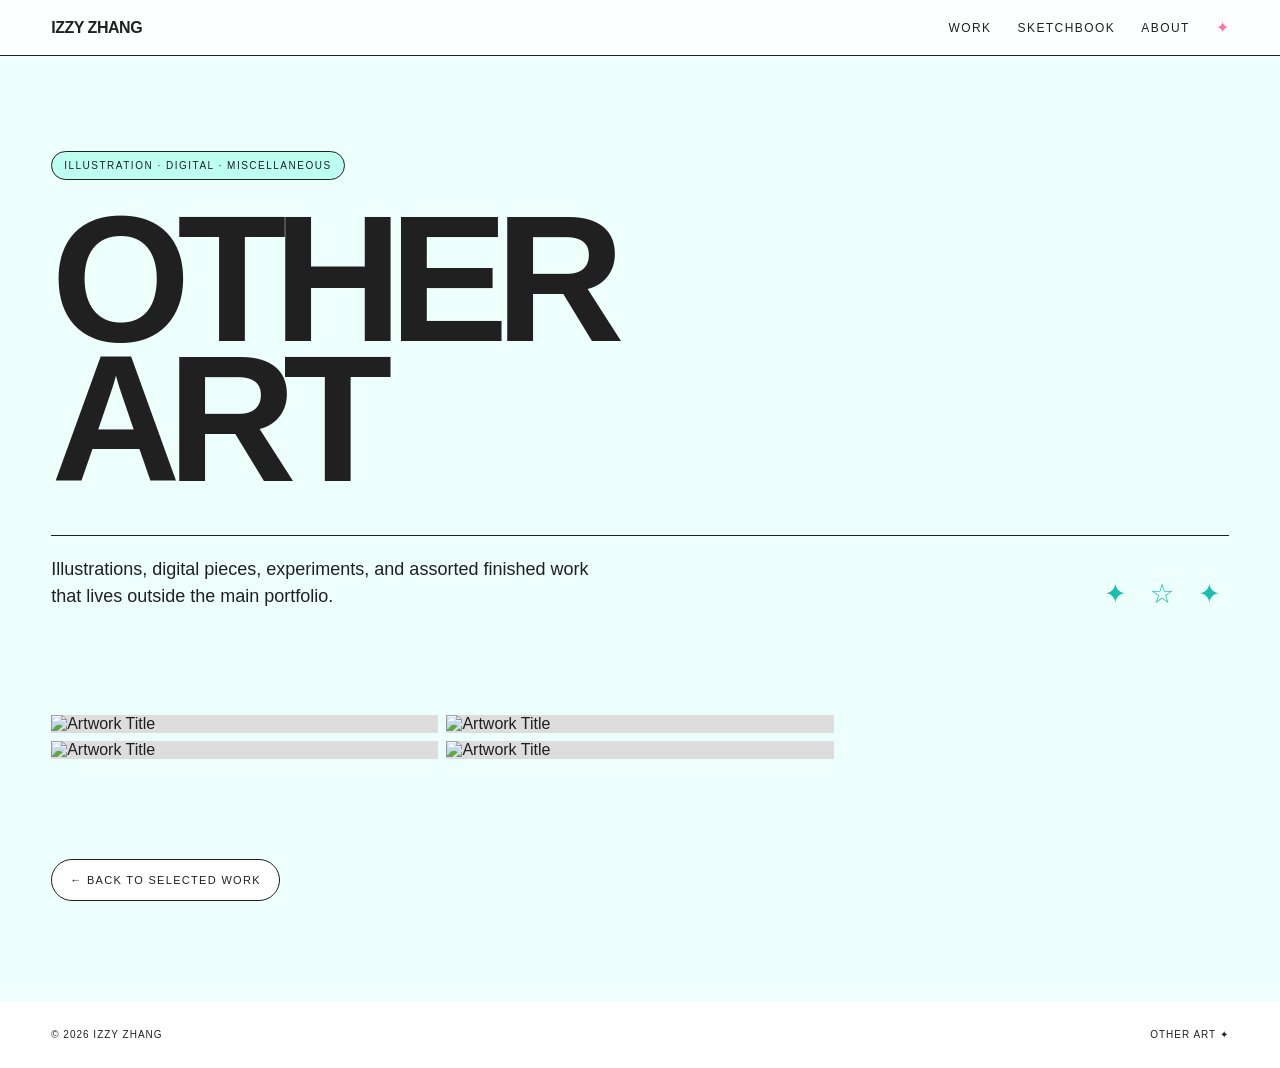
==== other-art.html @ bcbbf745 "Create other-art.html" ====
<!DOCTYPE html>
<html lang="en">

<head>

  <meta charset="UTF-8">
  <meta name="viewport" content="width=device-width, initial-scale=1.0">

  <title>Other Art — Izzy Zhang</title>

  <style>

    * {
      box-sizing: border-box;
    }

    html {
      scroll-behavior: smooth;
    }

    body {
      margin: 0;

      font-family:
        Arial,
        Helvetica,
        sans-serif;

      background: #edfffb;

      color: #202020;
    }

    a {
      color: inherit;
      text-decoration: none;
    }

    img {
      display: block;
    }


    /* NAV */

    header {
      position: sticky;
      top: 0;
      z-index: 50;

      display: flex;
      justify-content: space-between;
      align-items: center;

      padding: 18px 4vw;

      background:
        rgba(255,255,255,0.92);

      backdrop-filter:
        blur(10px);

      border-bottom:
        1px solid #202020;
    }

    .logo {
      font-weight: 700;
      letter-spacing: -0.03em;
    }

    nav {
      display: flex;
      gap: 26px;
      align-items: center;
    }

    nav a {
      font-size: 12px;
      letter-spacing: 0.12em;
    }

    nav a:hover {
      color: #ff71aa;
    }

    .nav-star {
      color: #ff71aa;
    }


    /* INTRO */

    .page-intro {
      padding:
        95px 4vw 75px;
    }

    .tiny-label {
      display: inline-block;

      margin-bottom: 30px;

      padding: 8px 12px;

      background: #bdfff1;

      border:
        1px solid #202020;

      border-radius: 999px;

      font-size: 10px;

      letter-spacing:
        0.15em;
    }

    .page-intro h1 {
      margin: 0;

      font-size:
        clamp(
          75px,
          14vw,
          190px
        );

      line-height: 0.78;

      letter-spacing:
        -0.075em;
    }

    .intro-bottom {
      display: flex;

      justify-content:
        space-between;

      align-items:
        end;

      gap: 40px;

      margin-top:
        45px;

      padding-top:
        20px;

      border-top:
        1px solid #202020;
    }

    .intro-bottom p {
      max-width:
        570px;

      margin: 0;

      font-size:
        18px;

      line-height:
        1.5;
    }

    .sparkles {
      font-size:
        27px;

      letter-spacing:
        8px;

      color:
        #18bfae;
    }


    /* GALLERY */

    .gallery-section {
      padding:
        30px 4vw 100px;
    }

    .gallery {
      column-count: 3;

      column-gap:
        8px;
    }

    .gallery-item {
      position:
        relative;

      break-inside:
        avoid;

      margin-bottom:
        8px;

      cursor:
        zoom-in;

      overflow:
        hidden;

      background:
        #ddd;
    }

    .gallery-item img {
      width:
        100%;

      height:
        auto;

      transition:
        transform 0.25s ease,
        filter 0.25s ease;
    }

    .gallery-item:hover img {
      transform:
        scale(1.015);

      filter:
        brightness(0.94);
    }

    .gallery-label {
      position:
        absolute;

      left:
        12px;

      bottom:
        12px;

      padding:
        7px 10px;

      background:
        rgba(255,255,255,0.92);

      font-size:
        10px;

      letter-spacing:
        0.08em;

      opacity:
        0;

      transform:
        translateY(5px);

      transition:
        0.2s ease;
    }

    .gallery-item:hover
    .gallery-label {
      opacity: 1;

      transform:
        translateY(0);
    }


    /* BACK */

    .back-section {
      padding:
        0 4vw 100px;
    }

    .back-link {
      display:
        inline-block;

      padding:
        14px 18px;

      background:
        white;

      border:
        1px solid #202020;

      border-radius:
        999px;

      font-size:
        11px;

      letter-spacing:
        0.12em;
    }

    .back-link:hover {
      background:
        #bdfff1;
    }


    /* FOOTER */

    footer {
      display:
        flex;

      justify-content:
        space-between;

      padding:
        28px 4vw;

      background:
        white;

      font-size:
        10px;

      letter-spacing:
        0.1em;
    }


    /* LIGHTBOX */

    .lightbox {
      position: fixed;
      inset: 0;

      z-index: 1000;

      display: none;

      align-items:
        center;

      justify-content:
        center;

      padding: 30px;

      background:
        rgba(15,15,15,0.94);
    }

    .lightbox.open {
      display: flex;
    }

    .lightbox-content {
      width:
        min(
          1200px,
          86vw
        );

      max-height:
        90vh;

      display: flex;

      flex-direction:
        column;

      align-items:
        center;
    }

    .lightbox img {
      max-width:
        100%;

      max-height:
        78vh;

      object-fit:
        contain;
    }

    .lightbox-caption {
      width:
        100%;

      margin-top:
        14px;

      display:
        flex;

      justify-content:
        space-between;

      color:
        white;

      font-size:
        12px;
    }

    .lightbox-info {
      opacity:
        0.65;
    }

    .lightbox-close,
    .lightbox-arrow {
      position:
        absolute;

      width:
        48px;

      height:
        48px;

      border:
        none;

      background:
        transparent;

      color:
        white;

      cursor:
        pointer;
    }

    .lightbox-close {
      top:
        20px;

      right:
        22px;

      font-size:
        30px;
    }

    .lightbox-arrow {
      top:
        50%;

      transform:
        translateY(-50%);

      font-size:
        40px;
    }

    .lightbox-prev {
      left:
        22px;
    }

    .lightbox-next {
      right:
        22px;
    }


    /* MOBILE */

    @media
    (max-width: 900px) {

      .gallery {
        column-count:
          2;
      }

    }

    @media
    (max-width: 600px) {

      nav {
        gap:
          12px;
      }

      nav a {
        font-size:
          10px;
      }

      .page-intro {
        padding:
          70px 20px 45px;
      }

      .intro-bottom {
        align-items:
          start;

        flex-direction:
          column;
      }

      .gallery-section {
        padding:
          20px 10px 70px;
      }

      .gallery {
        column-count:
          2;

        column-gap:
          5px;
      }

      .gallery-item {
        margin-bottom:
          5px;
      }

      .gallery-label {
        display:
          none;
      }

      footer {
        flex-direction:
          column;

        gap:
          8px;
      }

    }

  </style>

</head>


<body>


<header>

  <a
    href="index.html"
    class="logo"
  >
    IZZY ZHANG
  </a>


  <nav>

    <a href="index.html#work">
      WORK
    </a>

    <a href="sketchbook.html">
      SKETCHBOOK
    </a>

    <a href="index.html#about">
      ABOUT
    </a>

    <span class="nav-star">
      ✦
    </span>

  </nav>

</header>



<main>


  <!-- INTRO -->

  <section class="page-intro">

    <div class="tiny-label">
      ILLUSTRATION · DIGITAL · MISCELLANEOUS
    </div>


    <h1>
      OTHER<br>
      ART
    </h1>


    <div class="intro-bottom">

      <p>
        Illustrations, digital pieces, experiments,
        and assorted finished work that lives outside
        the main portfolio.
      </p>


      <div class="sparkles">
        ✦ ☆ ✦
      </div>

    </div>

  </section>



  <!-- GALLERY -->

  <section class="gallery-section">

    <div class="gallery">


      <!-- ART 1 -->

      <div
        class="gallery-item"
        data-title="Artwork Title"
        data-info="Digital Illustration · 2026"
      >

        <img
          src="images/other1.jpg"
          alt="Artwork Title"
        >

        <div class="gallery-label">
          ARTWORK TITLE
        </div>

      </div>



      <!-- ART 2 -->

      <div
        class="gallery-item"
        data-title="Artwork Title"
        data-info="Digital Illustration · 2025"
      >

        <img
          src="images/other2.jpg"
          alt="Artwork Title"
        >

        <div class="gallery-label">
          ARTWORK TITLE
        </div>

      </div>



      <!-- ART 3 -->

      <div
        class="gallery-item"
        data-title="Artwork Title"
        data-info="Illustration · 2025"
      >

        <img
          src="images/other3.jpg"
          alt="Artwork Title"
        >

        <div class="gallery-label">
          ARTWORK TITLE
        </div>

      </div>



      <!-- ART 4 -->

      <div
        class="gallery-item"
        data-title="Artwork Title"
        data-info="Digital Illustration · 2024"
      >

        <img
          src="images/other4.jpg"
          alt="Artwork Title"
        >

        <div class="gallery-label">
          ARTWORK TITLE
        </div>

      </div>


    </div>

  </section>



  <div class="back-section">

    <a
      href="index.html"
      class="back-link"
    >
      ← BACK TO SELECTED WORK
    </a>

  </div>


</main>



<footer>

  <span>
    © 2026 IZZY ZHANG
  </span>

  <span>
    OTHER ART ✦
  </span>

</footer>



<!-- LIGHTBOX -->

<div
  class="lightbox"
  id="lightbox"
>

  <button
    class="lightbox-close"
    id="lightboxClose"
  >
    ×
  </button>


  <button
    class="lightbox-arrow lightbox-prev"
    id="lightboxPrev"
  >
    ‹
  </button>


  <div class="lightbox-content">

    <img
      id="lightboxImage"
      src=""
      alt=""
    >

    <div class="lightbox-caption">

      <span
        id="lightboxTitle"
      ></span>

      <span
        class="lightbox-info"
        id="lightboxInfo"
      ></span>

    </div>

  </div>


  <button
    class="lightbox-arrow lightbox-next"
    id="lightboxNext"
  >
    ›
  </button>

</div>



<script>

  const items =
    Array.from(
      document.querySelectorAll(".gallery-item")
    );

  const lightbox =
    document.getElementById("lightbox");

  const lightboxImage =
    document.getElementById("lightboxImage");

  const lightboxTitle =
    document.getElementById("lightboxTitle");

  const lightboxInfo =
    document.getElementById("lightboxInfo");

  let currentIndex = 0;


  function showImage(index) {

    currentIndex =
      (index + items.length) % items.length;

    const item =
      items[currentIndex];

    const image =
      item.querySelector("img");

    lightboxImage.src =
      image.src;

    lightboxImage.alt =
      image.alt;

    lightboxTitle.textContent =
      item.dataset.title;

    lightboxInfo.textContent =
      item.dataset.info;

  }


  function openLightbox(index) {

    showImage(index);

    lightbox.classList.add("open");

    document.body.style.overflow =
      "hidden";

  }


  function closeLightbox() {

    lightbox.classList.remove("open");

    document.body.style.overflow =
      "";

  }


  items.forEach(
    function(item, index) {

      item.addEventListener(
        "click",
        function() {

          openLightbox(index);

        }
      );

    }
  );


  document
    .getElementById("lightboxPrev")
    .addEventListener(
      "click",
      function(event) {

        event.stopPropagation();

        showImage(
          currentIndex - 1
        );

      }
    );


  document
    .getElementById("lightboxNext")
    .addEventListener(
      "click",
      function(event) {

        event.stopPropagation();

        showImage(
          currentIndex + 1
        );

      }
    );


  document
    .getElementById("lightboxClose")
    .addEventListener(
      "click",
      closeLightbox
    );


  lightbox.addEventListener(
    "click",
    function(event) {

      if (
        event.target === lightbox
      ) {
        closeLightbox();
      }

    }
  );


  document.addEventListener(
    "keydown",
    function(event) {

      if (
        !lightbox.classList.contains("open")
      ) {
        return;
      }

      if (
        event.key === "ArrowRight"
      ) {
        showImage(
          currentIndex + 1
        );
      }

      if (
        event.key === "ArrowLeft"
      ) {
        showImage(
          currentIndex - 1
        );
      }

      if (
        event.key === "Escape"
      ) {
        closeLightbox();
      }

    }
  );

</script>


</body>
</html>
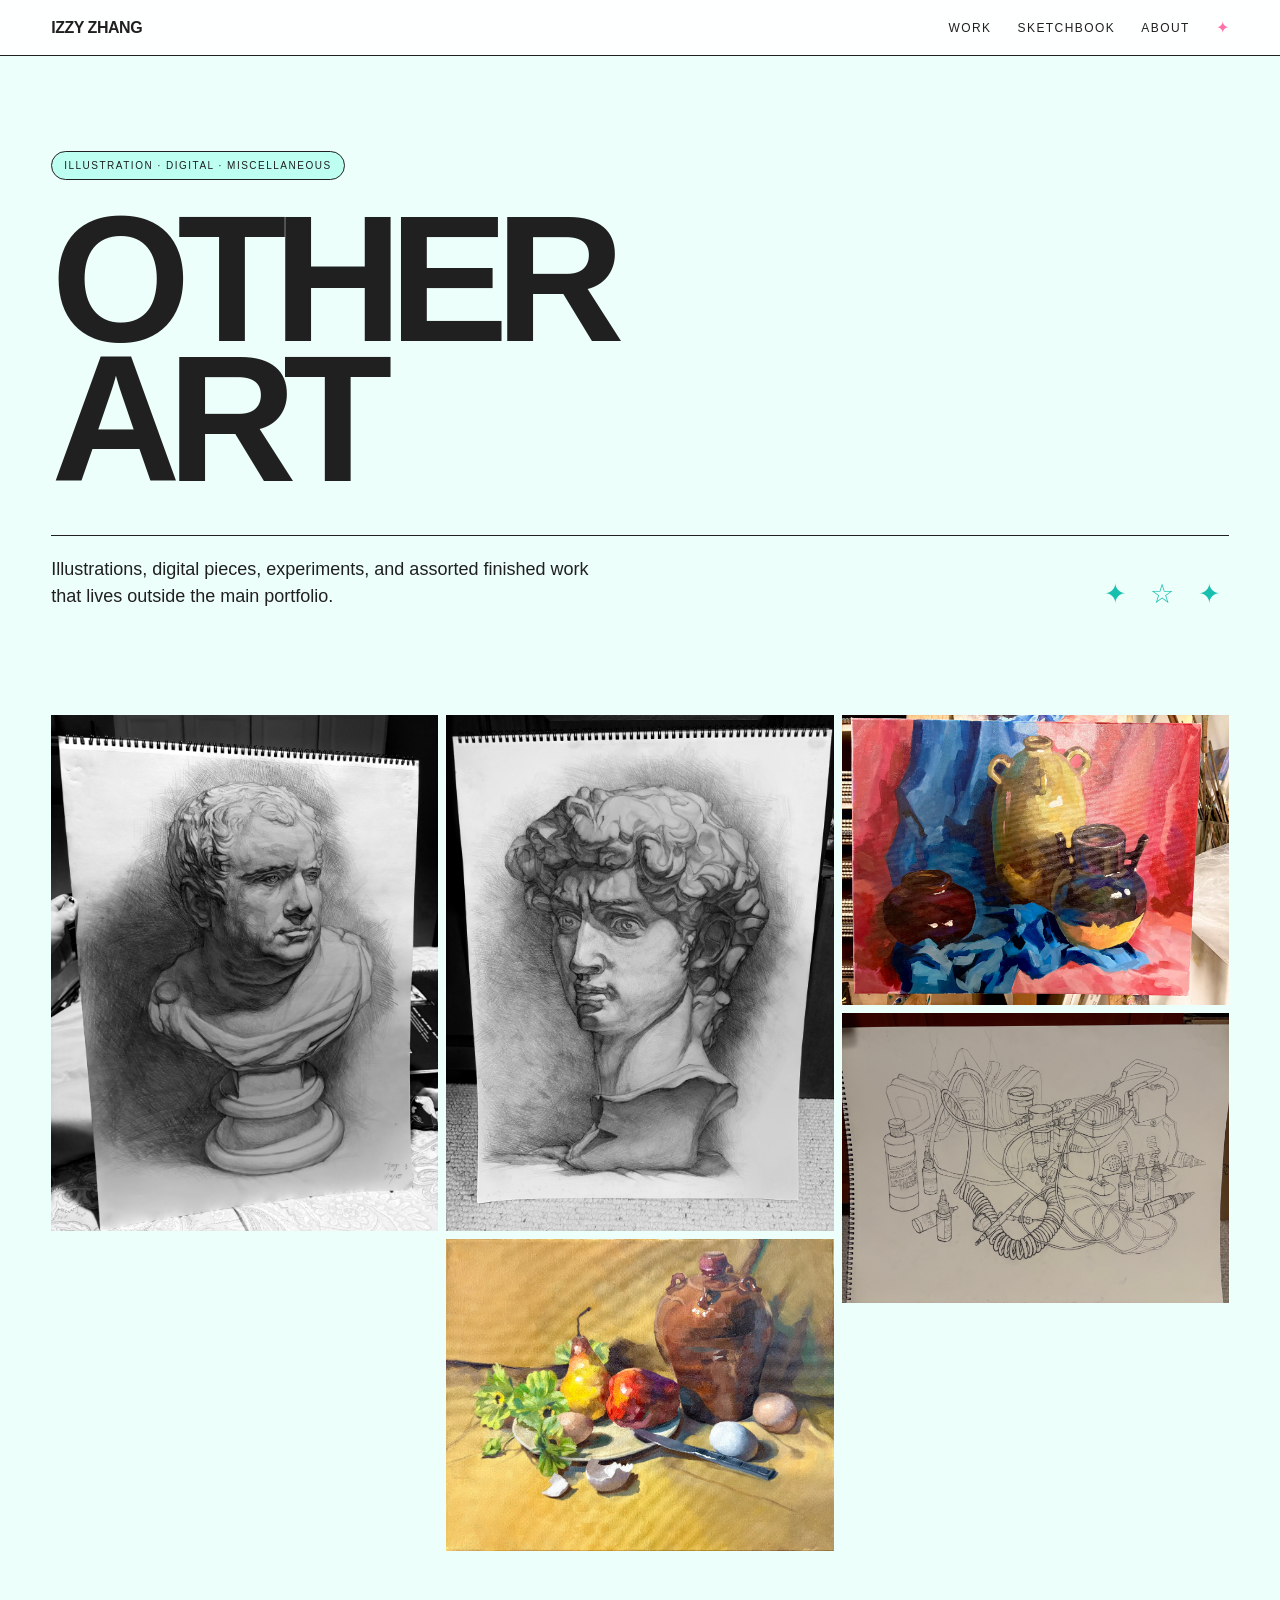
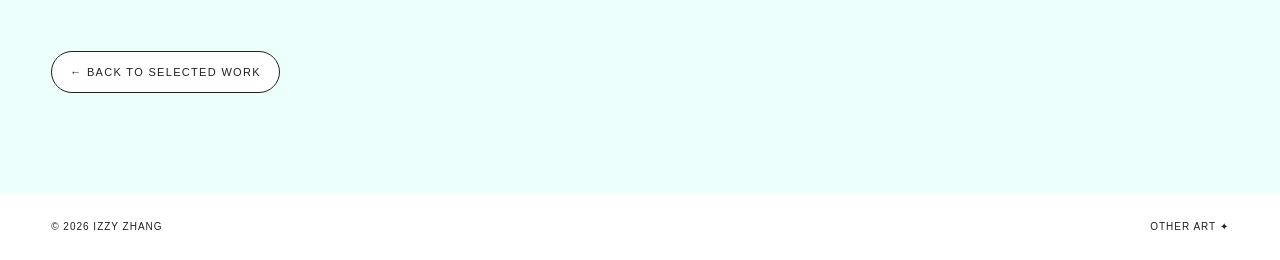
==== commit ac9d7afa: "Update other-art.html" ====
--- a/other-art.html
+++ b/other-art.html
@@ -631,84 +631,102 @@
 
       <div
         class="gallery-item"
-        data-title="Artwork Title"
-        data-info="Digital Illustration · 2026"
+        data-title="Sketch Study"
+        data-info="Sketch · 2025"
       >
 
         <img
-          src="images/other1.jpg"
+          src="images/FullSizeRender.jpeg"
+          alt="man"
+        >
+
+        <div class="gallery-label">
+          Sketch Study
+        </div>
+
+      </div>
+
+
+
+      <!-- ART 2 -->
+
+      <div
+        class="gallery-item"
+        data-title="David"
+        data-info="Sketch · 2025"
+      >
+
+        <img
+          src="images/david.jpeg"
+          alt="david"
+        >
+
+        <div class="gallery-label">
+          David
+        </div>
+
+      </div>
+
+
+
+      <!-- ART 3 -->
+
+      <div
+        class="gallery-item"
+        data-title="Oil Study"
+        data-info="Oil Painting · 2026"
+      >
+
+        <img
+          src="images/IMG_2527.jpeg"
           alt="Artwork Title"
         >
 
         <div class="gallery-label">
-          ARTWORK TITLE
+          Oil Study
         </div>
 
       </div>
 
 
 
-      <!-- ART 2 -->
+      <!-- ART 4 -->
 
       <div
         class="gallery-item"
-        data-title="Artwork Title"
-        data-info="Digital Illustration · 2025"
+        data-title="Pots"
+        data-info="Oil Painting · 2025"
       >
 
         <img
-          src="images/other2.jpg"
-          alt="Artwork Title"
+          src="images/pot.jpeg"
+          alt="pots"
         >
 
         <div class="gallery-label">
-          ARTWORK TITLE
+          Pots
         </div>
 
       </div>
 
-
-
-      <!-- ART 3 -->
+      <!-- ART 5 -->
 
       <div
         class="gallery-item"
-        data-title="Artwork Title"
-        data-info="Illustration · 2025"
+        data-title="Design Sketch"
+        data-info="Sketch · 2025"
       >
 
         <img
-          src="images/other3.jpg"
-          alt="Artwork Title"
+          src="images/IMG_5094.jpeg"
+          alt="design"
         >
 
         <div class="gallery-label">
-          ARTWORK TITLE
+          Design Sketch
         </div>
 
       </div>
-
-
-
-      <!-- ART 4 -->
-
-      <div
-        class="gallery-item"
-        data-title="Artwork Title"
-        data-info="Digital Illustration · 2024"
-      >
-
-        <img
-          src="images/other4.jpg"
-          alt="Artwork Title"
-        >
-
-        <div class="gallery-label">
-          ARTWORK TITLE
-        </div>
-
-      </div>
-
 
     </div>
 
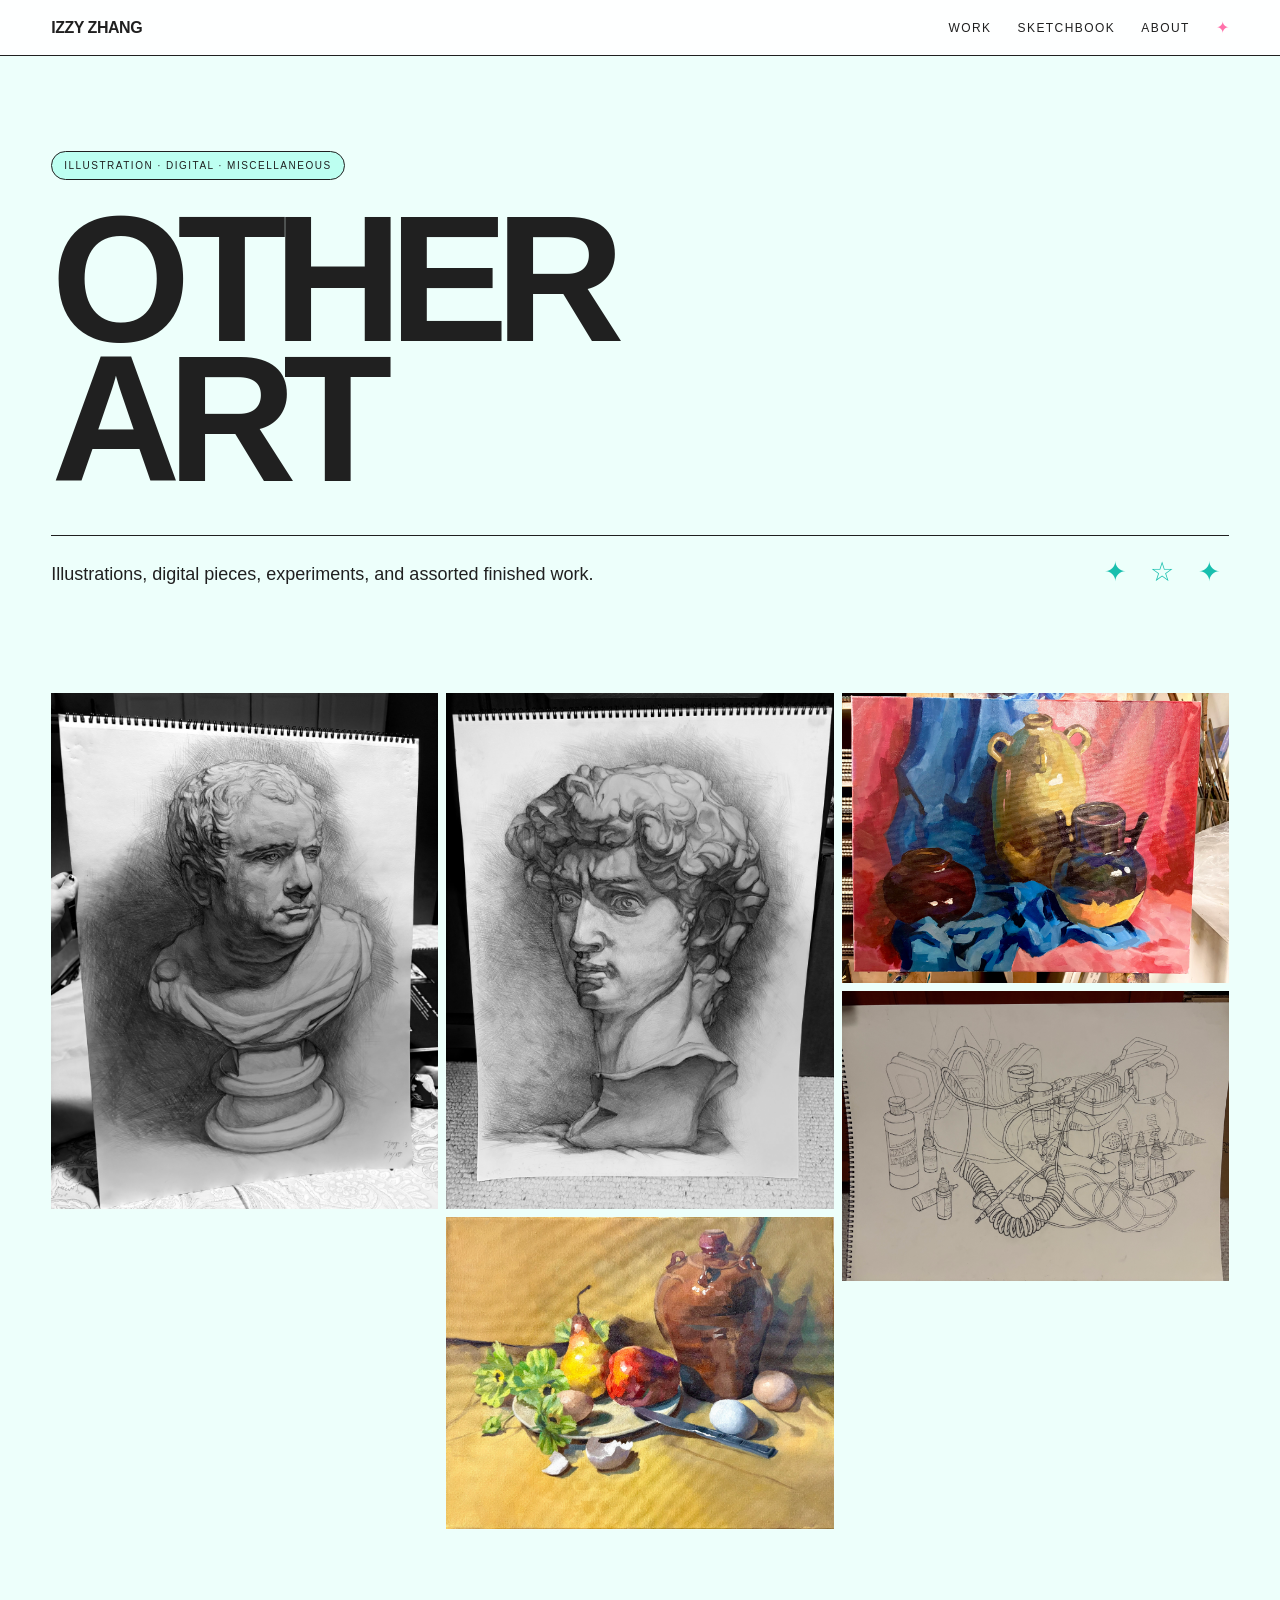
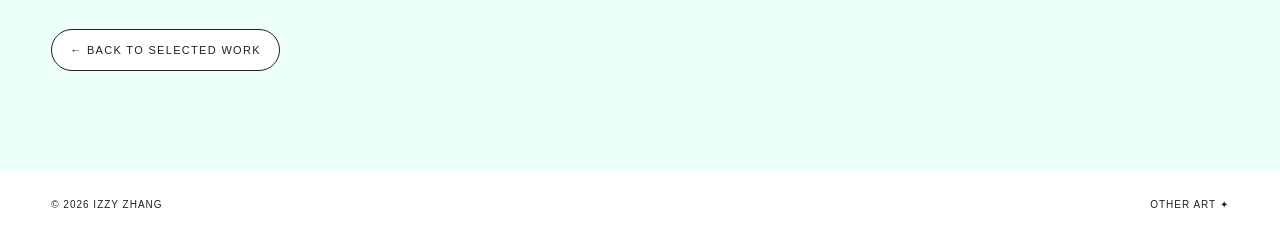
==== commit ada7ad6f: "Update other-art.html" ====
--- a/other-art.html
+++ b/other-art.html
@@ -605,8 +605,7 @@
 
       <p>
         Illustrations, digital pieces, experiments,
-        and assorted finished work that lives outside
-        the main portfolio.
+        and assorted finished work.
       </p>
 
 
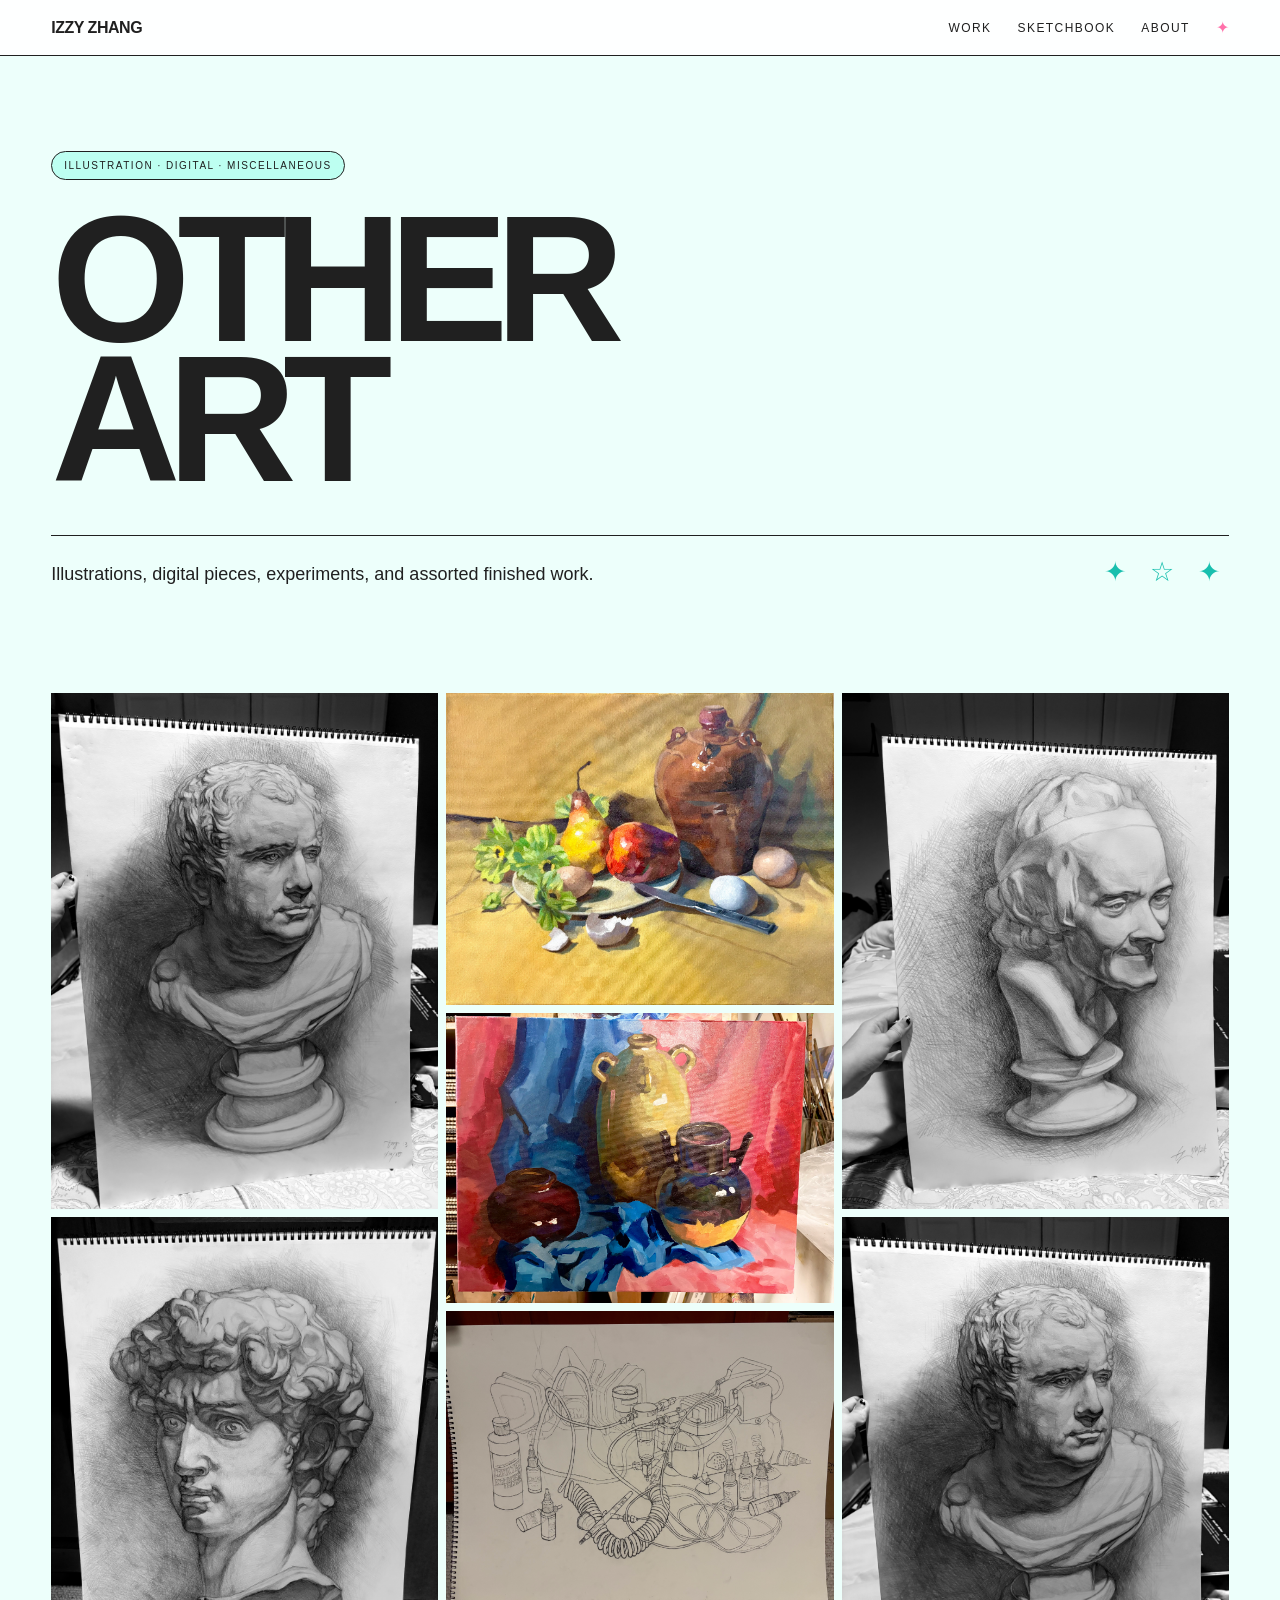
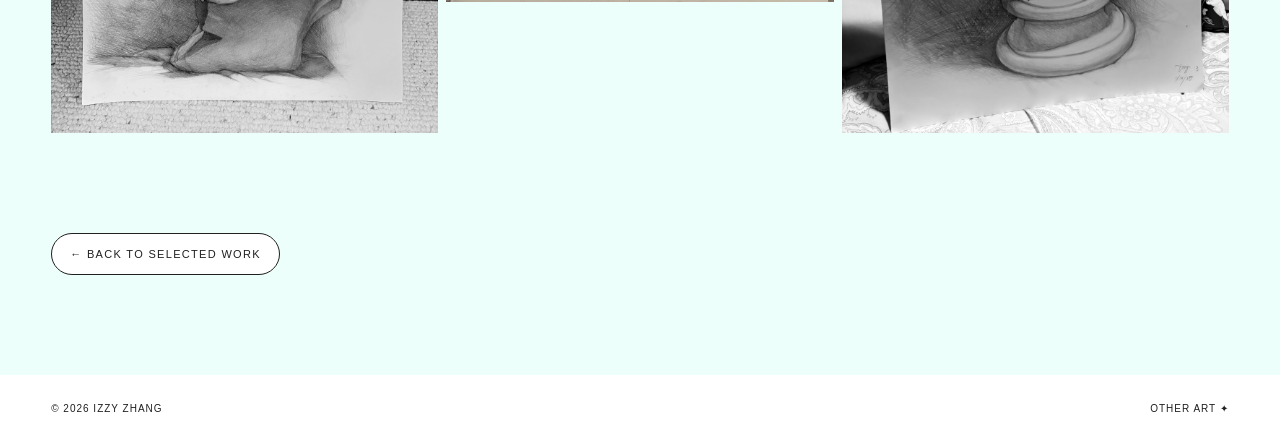
==== commit a8cb0a7e: "Update other-art.html" ====
--- a/other-art.html
+++ b/other-art.html
@@ -727,6 +727,44 @@
 
       </div>
 
+      <!-- ART 6 -->
+
+      <div
+        class="gallery-item"
+        data-title="Sketch Study"
+        data-info="Graphite · 2025"
+      >
+
+        <img
+          src="images/old.jpeg"
+          alt="old"
+        >
+
+        <div class="gallery-label">
+          Sketch Study
+        </div>
+
+      </div>
+
+      <!-- ART 7 -->
+
+      <div
+        class="gallery-item"
+        data-title="Sketch Study"
+        data-info="Graphite · 2025"
+      >
+
+        <img
+          src="images/man.jpeg"
+          alt="man"
+        >
+
+        <div class="gallery-label">
+          Sketch Study
+        </div>
+
+      </div>
+
     </div>
 
   </section>
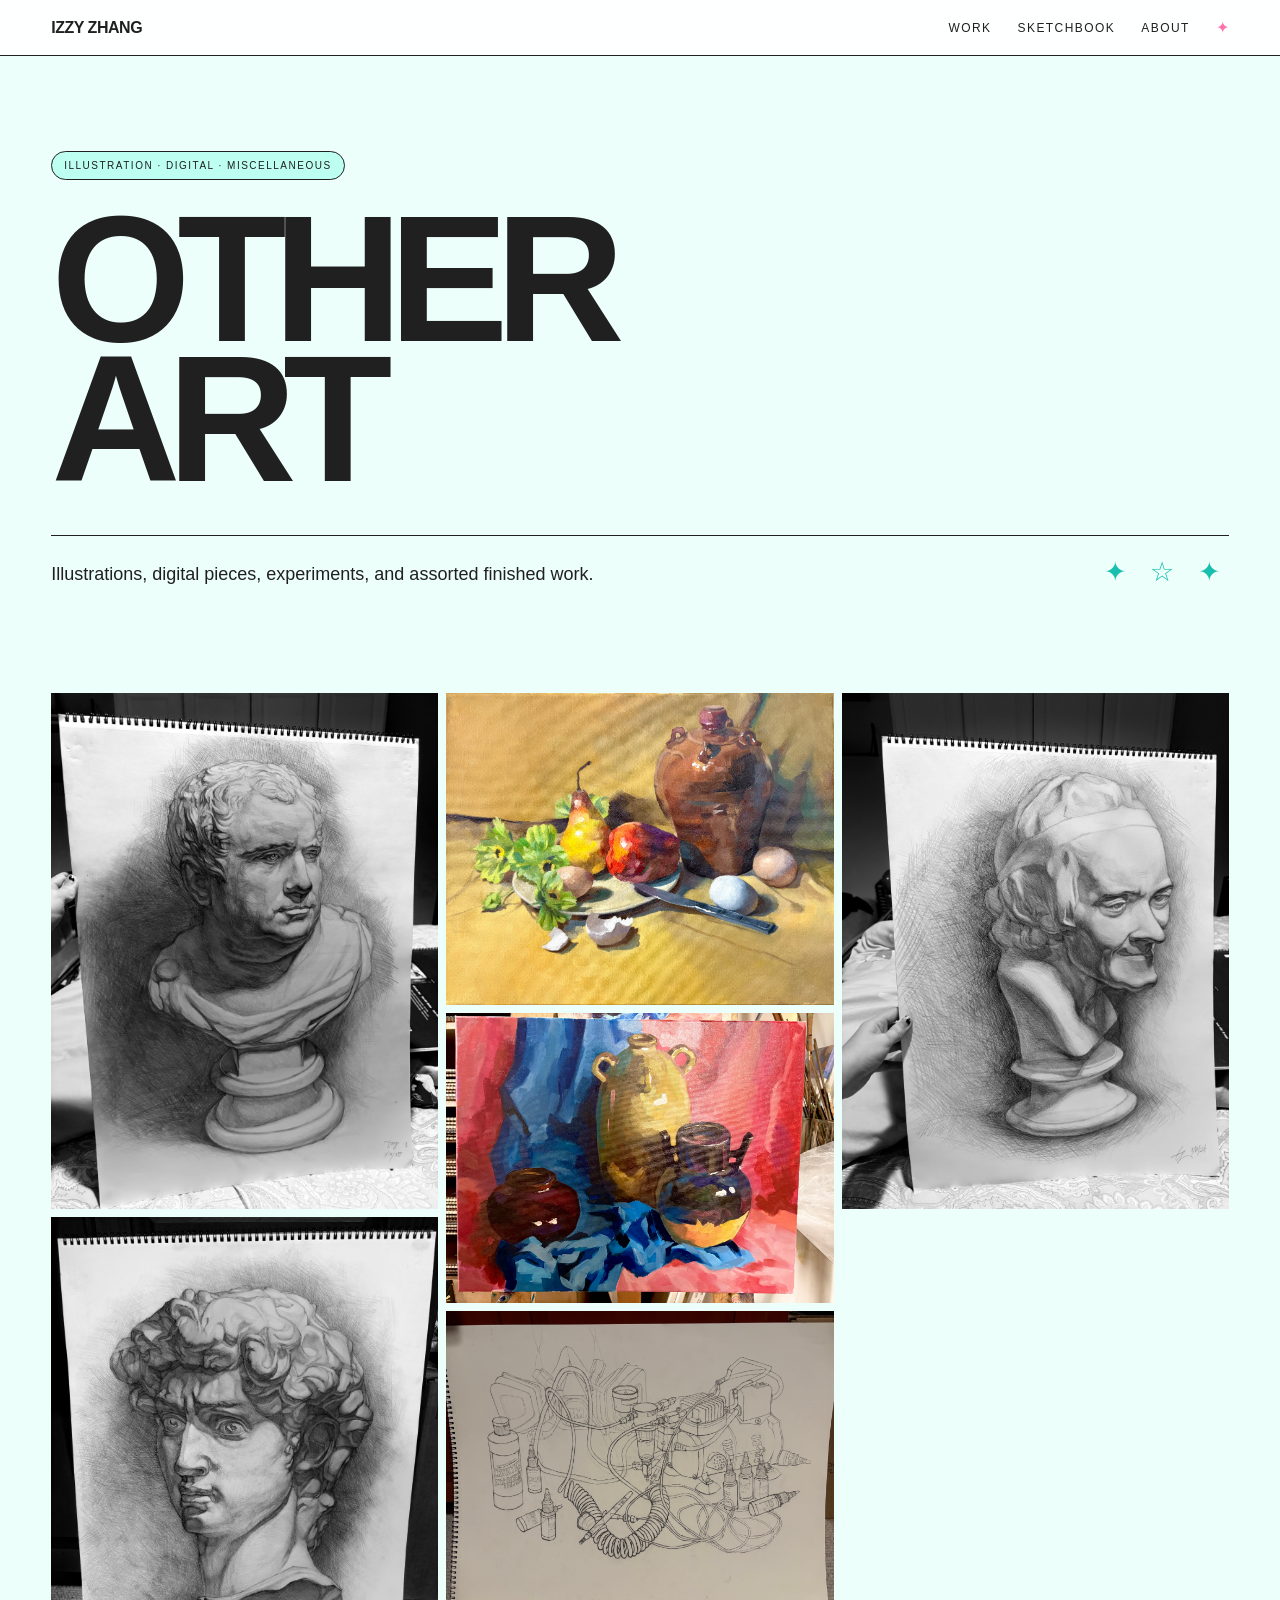
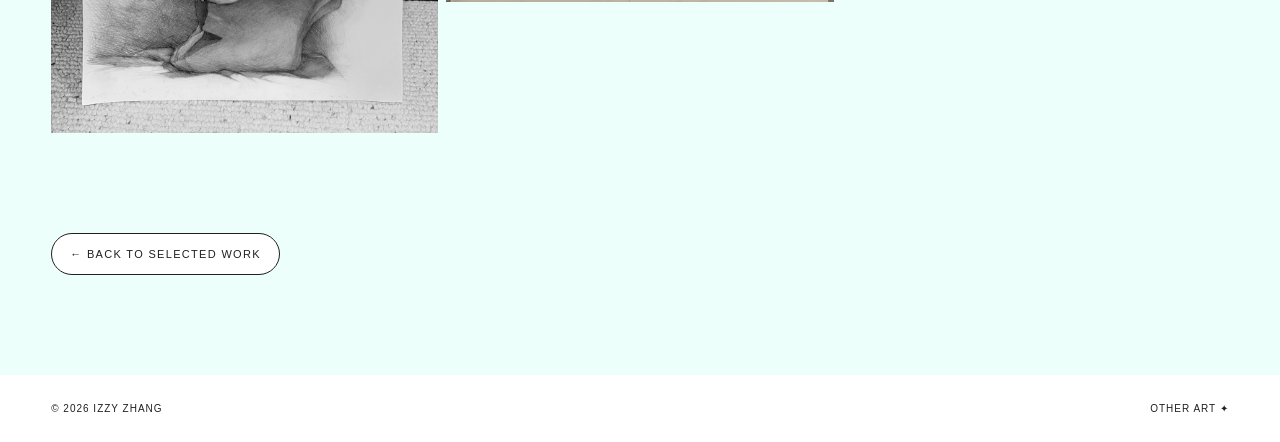
==== commit ab87cd5a: "Update other-art.html" ====
--- a/other-art.html
+++ b/other-art.html
@@ -746,25 +746,6 @@
 
       </div>
 
-      <!-- ART 7 -->
-
-      <div
-        class="gallery-item"
-        data-title="Sketch Study"
-        data-info="Graphite · 2025"
-      >
-
-        <img
-          src="images/man.jpeg"
-          alt="man"
-        >
-
-        <div class="gallery-label">
-          Sketch Study
-        </div>
-
-      </div>
-
     </div>
 
   </section>
